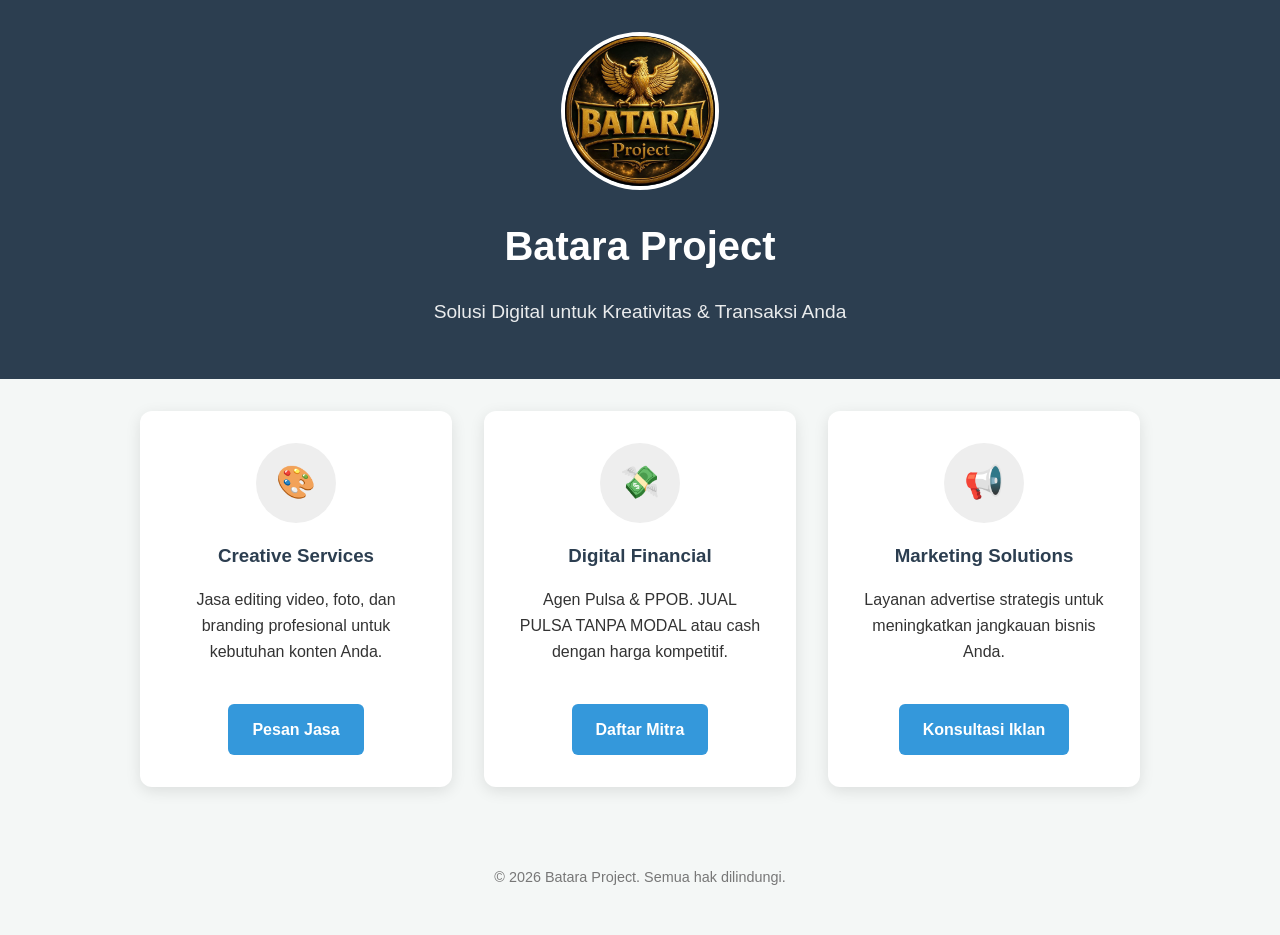
==== index.html @ 8db5a622 "Update title and styles in index.html" ====
<!DOCTYPE html>
<html lang="id">
<head>
    <meta charset="UTF-8">
    <meta name="viewport" content="width=device-width, initial-scale=1.0">
    <title>Batara Project | Solusi Digital Terpadu</title>
    <style>
        :root {
            --primary-color: #2c3e50;
            --accent-color: #3498db;
            --bg-color: #f4f7f6;
            --text-color: #333;
            --white: #ffffff;
        }
        body {
            font-family: 'Segoe UI', Roboto, Helvetica, Arial, sans-serif;
            margin: 0;
            padding: 0;
            background-color: var(--bg-color);
            color: var(--text-color);
            line-height: 1.6;
        }
        header {
            background-color: var(--primary-color);
            color: var(--white);
            padding: 2rem 1rem;
            text-align: center;
        }
        header img {
            width: 150px;
            height: 150px;
            border-radius: 50%;
            border: 4px solid var(--white);
            margin-bottom: 1rem;
        }
        header h1 { margin: 0; font-size: 2.5rem; }
        header p { font-size: 1.2rem; opacity: 0.9; }
        
        .container {
            max-width: 1000px;
            margin: 2rem auto;
            padding: 0 1rem;
            display: grid;
            grid-template-columns: repeat(auto-fit, minmax(300px, 1fr));
            gap: 2rem;
        }
        .card {
            background: var(--white);
            padding: 2rem;
            border-radius: 12px;
            box-shadow: 0 4px 15px rgba(0,0,0,0.1);
            text-align: center;
            transition: transform 0.3s ease;
        }
        .card:hover { transform: translateY(-10px); }
        .card .icon-placeholder { 
            width: 80px; 
            height: 80px; 
            background: #eee; 
            margin: 0 auto 1rem; 
            border-radius: 50%;
            display: flex;
            align-items: center;
            justify-content: center;
            font-size: 2rem;
        }
        .card h3 { color: var(--primary-color); margin-bottom: 1rem; }
        .btn {
            display: inline-block;
            margin-top: 1.5rem;
            padding: 0.8rem 1.5rem;
            background-color: var(--accent-color);
            color: var(--white);
            text-decoration: none;
            border-radius: 6px;
            font-weight: bold;
            transition: background 0.3s;
        }
        .btn:hover { background-color: #2980b9; }
        footer { text-align: center; padding: 2rem; font-size: 0.9rem; color: #777; }
    </style>
</head>
<body>
    <header>
        <img src="FB_IMG_1782488065252.jpg" alt="Logo Batara Project">
        <h1>Batara Project</h1>
        <p>Solusi Digital untuk Kreativitas & Transaksi Anda</p>
    </header>

    <main class="container">
        <!-- Creative Services -->
        <div class="card">
            <div class="icon-placeholder">🎨</div>
            <h3>Creative Services</h3>
            <p>Jasa editing video, foto, dan branding profesional untuk kebutuhan konten Anda.</p>
            <a href="https://wa.me/6285724159878?text=Hai%2C%20saya%20berminat%20dengan%20Jasa%20Creative%20Services%20Batara%20Project" class="btn">Pesan Jasa</a>
        </div>

        <!-- Digital Financial -->
        <div class="card">
            <div class="icon-placeholder">💸</div>
            <h3>Digital Financial</h3>
            <p>Agen Pulsa & PPOB. JUAL PULSA TANPA MODAL atau cash dengan harga kompetitif.</p>
            <a href="https://wa.me/6285724159878?text=Hai%2C%20saya%20berminat%20registrasi%20aplikasi%20jualan%20Pulsa%20dan%20PPOB" class="btn">Daftar Mitra</a>
        </div>

        <!-- Marketing Solutions -->
        <div class="card">
            <div class="icon-placeholder">📢</div>
            <h3>Marketing Solutions</h3>
            <p>Layanan advertise strategis untuk meningkatkan jangkauan bisnis Anda.</p>
            <a href="https://wa.me/6285724159878?text=Hai%2C%20saya%20berminat%20dengan%20layanan%20Marketing%20Advertise%20Batara%20Project" class="btn">Konsultasi Iklan</a>
        </div>
    </main>

    <footer>
        <p>&copy; 2026 Batara Project. Semua hak dilindungi.</p>
    </footer>
</body>
</html>
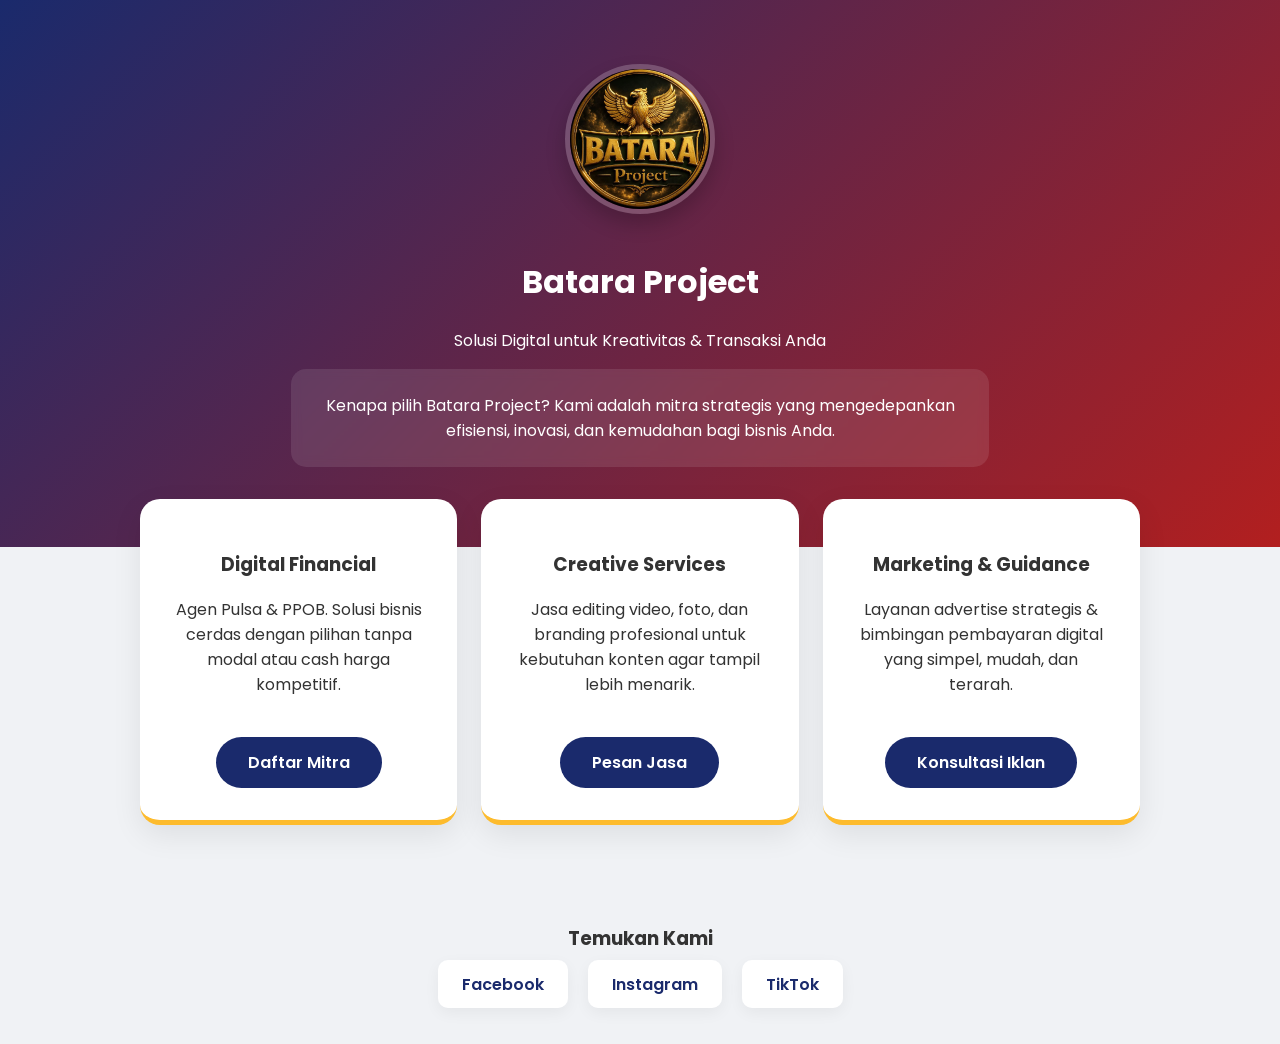
==== commit 60c64a98: "Update index.html" ====
--- a/index.html
+++ b/index.html
@@ -4,117 +4,83 @@
     <meta charset="UTF-8">
     <meta name="viewport" content="width=device-width, initial-scale=1.0">
     <title>Batara Project | Solusi Digital Terpadu</title>
+    <!-- Menggunakan Font Modern -->
+    <link href="https://fonts.googleapis.com/css2?family=Poppins:wght@300;400;600&display=swap" rel="stylesheet">
     <style>
         :root {
-            --primary-color: #2c3e50;
-            --accent-color: #3498db;
-            --bg-color: #f4f7f6;
-            --text-color: #333;
-            --white: #ffffff;
+            --primary: #1a2a6c;
+            --secondary: #b21f1f;
+            --accent: #fdbb2d;
+            --text: #333;
         }
-        body {
-            font-family: 'Segoe UI', Roboto, Helvetica, Arial, sans-serif;
-            margin: 0;
-            padding: 0;
-            background-color: var(--bg-color);
-            color: var(--text-color);
-            line-height: 1.6;
+        body { font-family: 'Poppins', sans-serif; margin: 0; background: #f0f2f5; color: var(--text); }
+        
+        header { 
+            background: linear-gradient(135deg, var(--primary), var(--secondary)); 
+            color: white; padding: 4rem 1rem; text-align: center; 
         }
-        header {
-            background-color: var(--primary-color);
-            color: var(--white);
-            padding: 2rem 1rem;
-            text-align: center;
+        header img { 
+            width: 140px; height: 140px; border-radius: 50%; 
+            border: 5px solid rgba(255,255,255,0.2); margin-bottom: 1rem;
+            box-shadow: 0 10px 20px rgba(0,0,0,0.2); 
         }
-        header img {
-            width: 150px;
-            height: 150px;
-            border-radius: 50%;
-            border: 4px solid var(--white);
-            margin-bottom: 1rem;
+        .bio { max-width: 650px; margin: 1rem auto; background: rgba(255,255,255,0.1); padding: 1.5rem; border-radius: 15px; backdrop-filter: blur(5px); }
+
+        .container { max-width: 1000px; margin: -3rem auto 2rem; padding: 0 1rem; display: grid; grid-template-columns: repeat(auto-fit, minmax(300px, 1fr)); gap: 1.5rem; }
+        
+        .card { 
+            background: white; padding: 2rem; border-radius: 20px; 
+            box-shadow: 0 10px 30px rgba(0,0,0,0.08); text-align: center;
+            transition: 0.4s; border-bottom: 5px solid var(--accent);
         }
-        header h1 { margin: 0; font-size: 2.5rem; }
-        header p { font-size: 1.2rem; opacity: 0.9; }
+        .card:hover { transform: translateY(-15px); box-shadow: 0 20px 40px rgba(0,0,0,0.15); }
         
-        .container {
-            max-width: 1000px;
-            margin: 2rem auto;
-            padding: 0 1rem;
-            display: grid;
-            grid-template-columns: repeat(auto-fit, minmax(300px, 1fr));
-            gap: 2rem;
+        .btn { 
+            display: inline-block; margin-top: 1.5rem; padding: 0.8rem 2rem; 
+            background: var(--primary); color: white; text-decoration: none; 
+            border-radius: 50px; font-weight: 600; transition: 0.3s; 
         }
-        .card {
-            background: var(--white);
-            padding: 2rem;
-            border-radius: 12px;
-            box-shadow: 0 4px 15px rgba(0,0,0,0.1);
-            text-align: center;
-            transition: transform 0.3s ease;
+        .btn:hover { background: var(--secondary); transform: scale(1.05); }
+
+        .social-section { text-align: center; padding: 3rem; }
+        .social-btn { 
+            margin: 0.5rem; padding: 0.8rem 1.5rem; background: white; 
+            border-radius: 10px; text-decoration: none; color: var(--primary);
+            font-weight: 600; box-shadow: 0 5px 15px rgba(0,0,0,0.05);
         }
-        .card:hover { transform: translateY(-10px); }
-        .card .icon-placeholder { 
-            width: 80px; 
-            height: 80px; 
-            background: #eee; 
-            margin: 0 auto 1rem; 
-            border-radius: 50%;
-            display: flex;
-            align-items: center;
-            justify-content: center;
-            font-size: 2rem;
-        }
-        .card h3 { color: var(--primary-color); margin-bottom: 1rem; }
-        .btn {
-            display: inline-block;
-            margin-top: 1.5rem;
-            padding: 0.8rem 1.5rem;
-            background-color: var(--accent-color);
-            color: var(--white);
-            text-decoration: none;
-            border-radius: 6px;
-            font-weight: bold;
-            transition: background 0.3s;
-        }
-        .btn:hover { background-color: #2980b9; }
-        footer { text-align: center; padding: 2rem; font-size: 0.9rem; color: #777; }
     </style>
 </head>
 <body>
     <header>
-        <img src="FB_IMG_1782488065252.jpg" alt="Logo Batara Project">
+        <img src="FB_IMG_1782488065252.jpg" alt="Logo">
         <h1>Batara Project</h1>
         <p>Solusi Digital untuk Kreativitas & Transaksi Anda</p>
+        <div class="bio">Kenapa pilih Batara Project? Kami adalah mitra strategis yang mengedepankan efisiensi, inovasi, dan kemudahan bagi bisnis Anda.</div>
     </header>
 
     <main class="container">
-        <!-- Creative Services -->
         <div class="card">
-            <div class="icon-placeholder">🎨</div>
+            <h3>Digital Financial</h3>
+            <p>Agen Pulsa & PPOB. Solusi bisnis cerdas dengan pilihan tanpa modal atau cash harga kompetitif.</p>
+            <a href="https://wa.me/6285724159878?text=Hai%2C%20saya%20berminat%20registrasi%20aplikasi%20jualan%20Pulsa%20dan%20PPOB" class="btn">Daftar Mitra</a>
+        </div>
+        <div class="card">
             <h3>Creative Services</h3>
-            <p>Jasa editing video, foto, dan branding profesional untuk kebutuhan konten Anda.</p>
+            <p>Jasa editing video, foto, dan branding profesional untuk kebutuhan konten agar tampil lebih menarik.</p>
             <a href="https://wa.me/6285724159878?text=Hai%2C%20saya%20berminat%20dengan%20Jasa%20Creative%20Services%20Batara%20Project" class="btn">Pesan Jasa</a>
         </div>
-
-        <!-- Digital Financial -->
         <div class="card">
-            <div class="icon-placeholder">💸</div>
-            <h3>Digital Financial</h3>
-            <p>Agen Pulsa & PPOB. JUAL PULSA TANPA MODAL atau cash dengan harga kompetitif.</p>
-            <a href="https://wa.me/6285724159878?text=Hai%2C%20saya%20berminat%20registrasi%20aplikasi%20jualan%20Pulsa%20dan%20PPOB" class="btn">Daftar Mitra</a>
-        </div>
-
-        <!-- Marketing Solutions -->
-        <div class="card">
-            <div class="icon-placeholder">📢</div>
-            <h3>Marketing Solutions</h3>
-            <p>Layanan advertise strategis untuk meningkatkan jangkauan bisnis Anda.</p>
-            <a href="https://wa.me/6285724159878?text=Hai%2C%20saya%20berminat%20dengan%20layanan%20Marketing%20Advertise%20Batara%20Project" class="btn">Konsultasi Iklan</a>
+            <h3>Marketing & Guidance</h3>
+            <p>Layanan advertise strategis & bimbingan pembayaran digital yang simpel, mudah, dan terarah.</p>
+            <a href="https://wa.me/6285724159878?text=Hai%2C%20saya%20berminat%20dengan%20layanan%20Marketing%20dan%20Bimbingan%20Pembayaran%20Digital%20Batara%20Project" class="btn">Konsultasi Iklan</a>
         </div>
     </main>
 
-    <footer>
-        <p>&copy; 2026 Batara Project. Semua hak dilindungi.</p>
-    </footer>
+    <section class="social-section">
+        <h3>Temukan Kami</h3>
+        <a href="#" class="social-btn">Facebook</a>
+        <a href="#" class="social-btn">Instagram</a>
+        <a href="#" class="social-btn">TikTok</a>
+    </section>
 </body>
 </html>
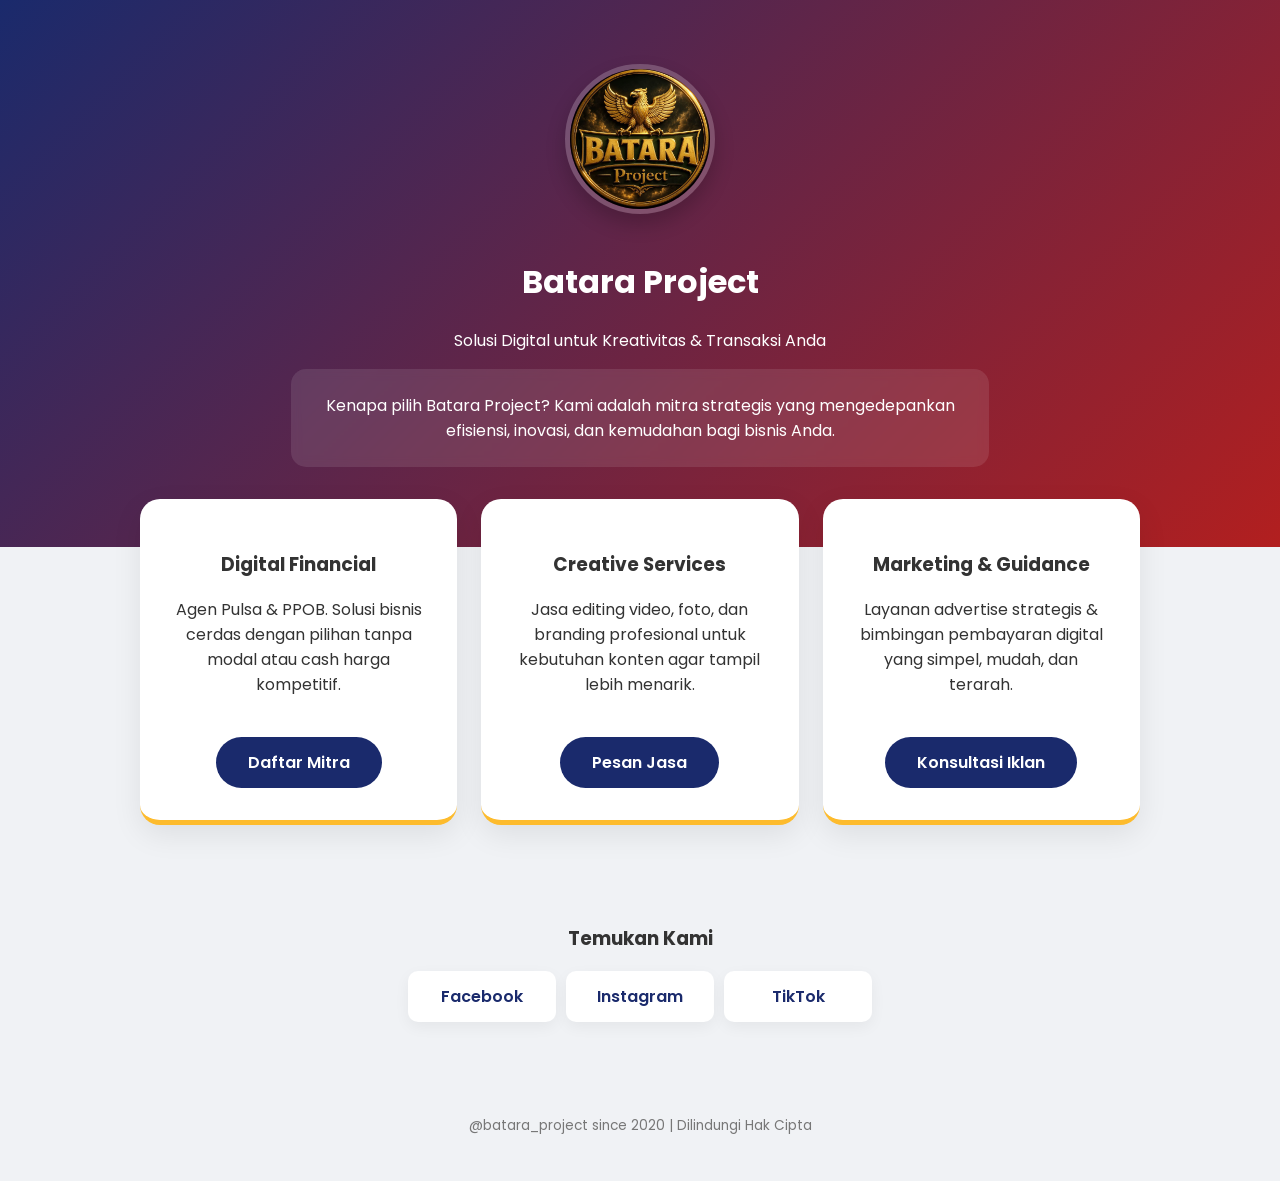
==== commit a9172dc1: "Refactor index.html for clarity and layout Updated comments and improved layout for social links." ====
--- a/index.html
+++ b/index.html
@@ -4,7 +4,7 @@
     <meta charset="UTF-8">
     <meta name="viewport" content="width=device-width, initial-scale=1.0">
     <title>Batara Project | Solusi Digital Terpadu</title>
-    <!-- Menggunakan Font Modern -->
+    <!-- Font Poppins untuk kesan modern -->
     <link href="https://fonts.googleapis.com/css2?family=Poppins:wght@300;400;600&display=swap" rel="stylesheet">
     <style>
         :root {
@@ -42,17 +42,22 @@
         }
         .btn:hover { background: var(--secondary); transform: scale(1.05); }
 
-        .social-section { text-align: center; padding: 3rem; }
+        .social-section { text-align: center; padding: 3rem 1rem; }
+        .social-links { 
+            display: flex; justify-content: center; gap: 10px; margin-top: 1rem; flex-wrap: wrap; 
+        }
         .social-btn { 
-            margin: 0.5rem; padding: 0.8rem 1.5rem; background: white; 
+            padding: 0.8rem 1.5rem; background: white; 
             border-radius: 10px; text-decoration: none; color: var(--primary);
             font-weight: 600; box-shadow: 0 5px 15px rgba(0,0,0,0.05);
+            min-width: 100px;
         }
+        footer { text-align: center; padding: 2rem; color: #777; font-size: 0.85rem; }
     </style>
 </head>
 <body>
     <header>
-        <img src="FB_IMG_1782488065252.jpg" alt="Logo">
+        <img src="FB_IMG_1782488065252.jpg" alt="Logo Batara Project">
         <h1>Batara Project</h1>
         <p>Solusi Digital untuk Kreativitas & Transaksi Anda</p>
         <div class="bio">Kenapa pilih Batara Project? Kami adalah mitra strategis yang mengedepankan efisiensi, inovasi, dan kemudahan bagi bisnis Anda.</div>
@@ -78,9 +83,15 @@
 
     <section class="social-section">
         <h3>Temukan Kami</h3>
-        <a href="#" class="social-btn">Facebook</a>
-        <a href="#" class="social-btn">Instagram</a>
-        <a href="#" class="social-btn">TikTok</a>
+        <div class="social-links">
+            <a href="#" class="social-btn">Facebook</a>
+            <a href="#" class="social-btn">Instagram</a>
+            <a href="#" class="social-btn">TikTok</a>
+        </div>
     </section>
+
+    <footer>
+        <p>@batara_project since 2020 | Dilindungi Hak Cipta</p>
+    </footer>
 </body>
 </html>
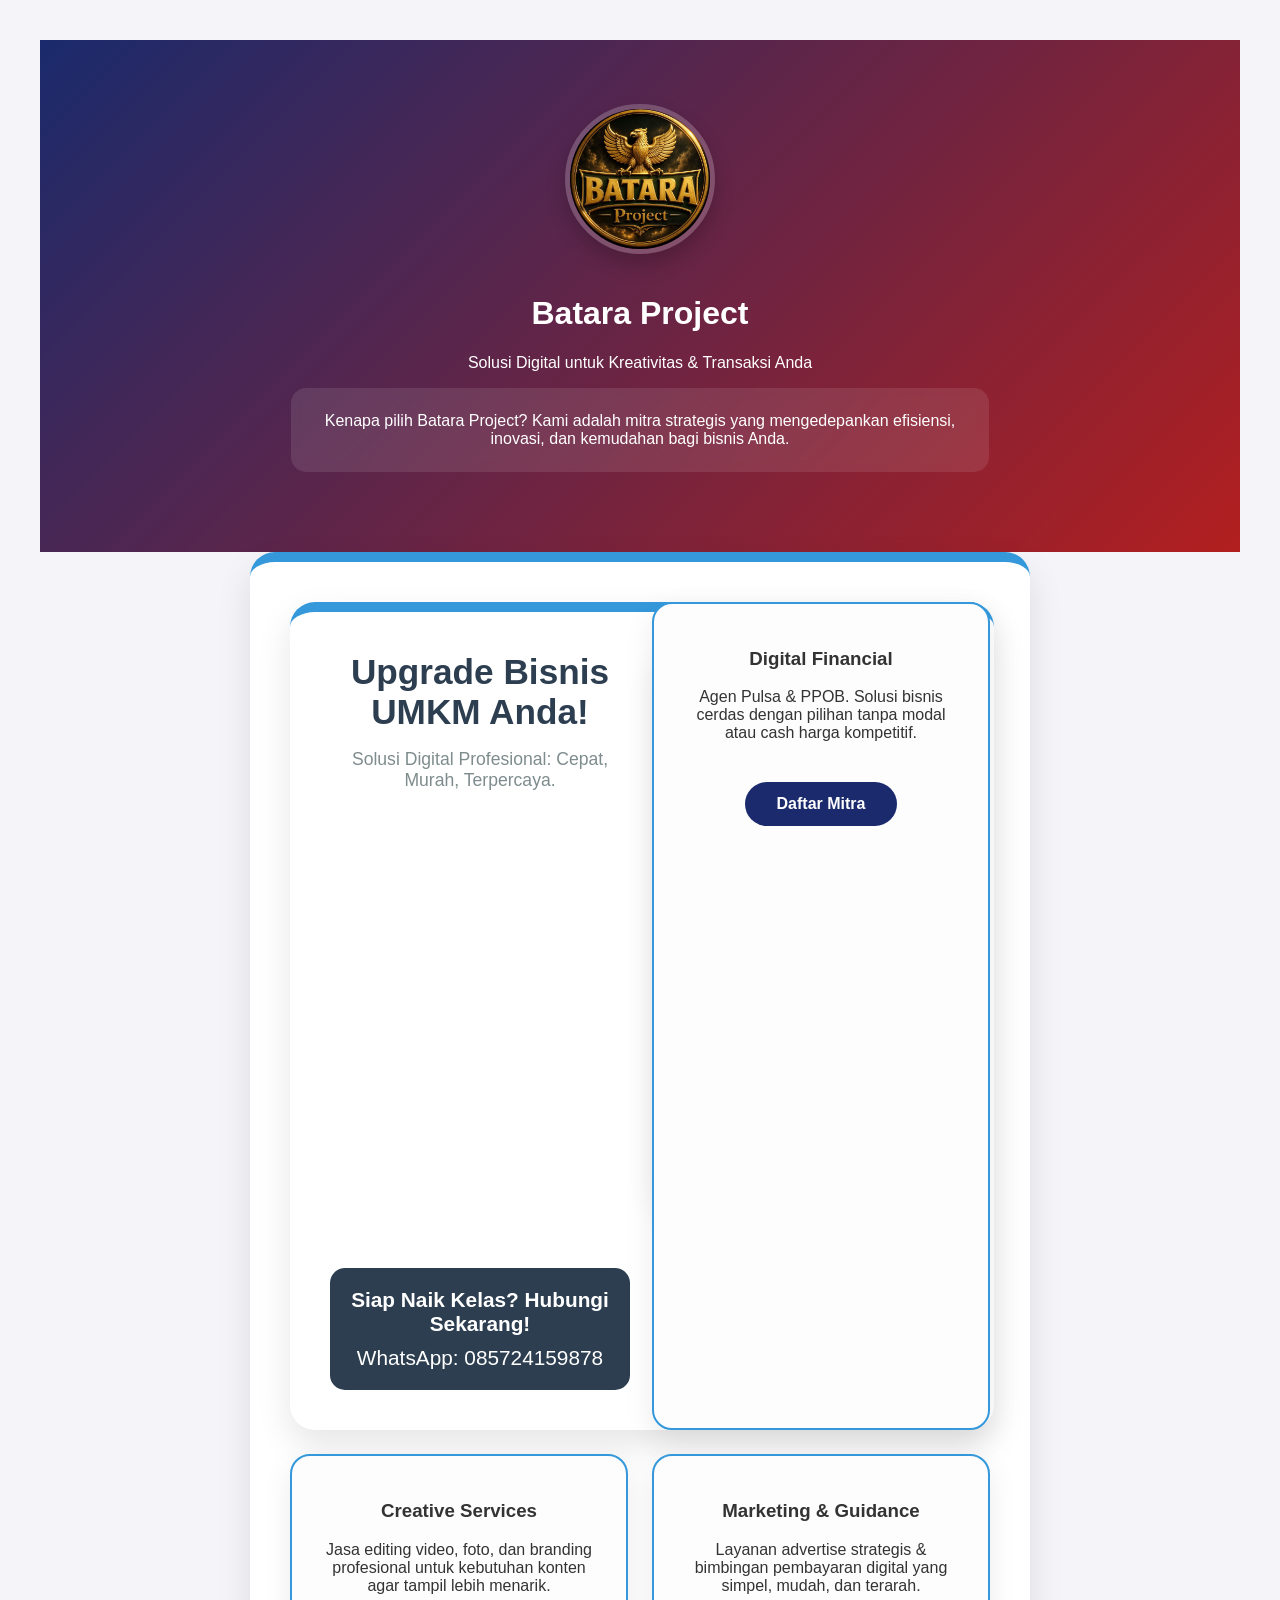
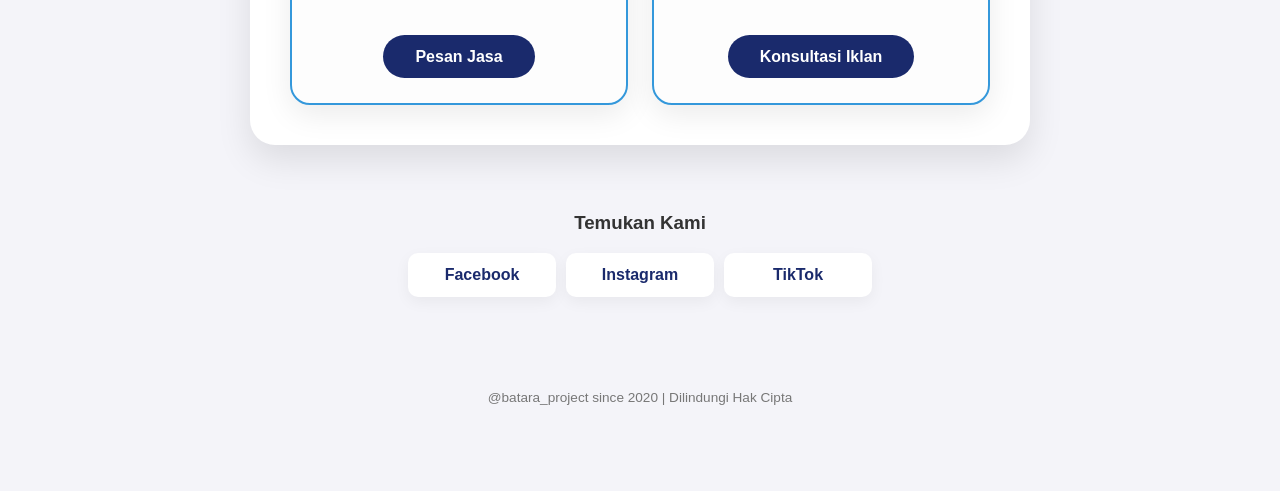
==== commit 8220e723: "Add structure and styles to index.html" ====
--- a/index.html
+++ b/index.html
@@ -64,6 +64,64 @@
     </header>
 
     <main class="container">
+        <!DOCTYPE html>
+<html lang="id">
+<head>
+    <meta charset="UTF-8">
+    <style>
+        body { font-family: 'Segoe UI', Arial, sans-serif; margin: 0; padding: 40px; background-color: #f4f4f9; color: #333; }
+        .container { max-width: 700px; margin: 0 auto; background: white; padding: 40px; border-radius: 25px; box-shadow: 0 15px 35px rgba(0,0,0,0.1); border-top: 10px solid #3498db; }
+        .header { text-align: center; margin-bottom: 40px; }
+        .header h1 { color: #2c3e50; font-size: 2.2em; margin: 0; }
+        .header p { color: #7f8c8d; font-size: 1.1em; }
+        .flex-container { display: flex; gap: 20px; }
+        .card { flex: 1; border: 2px solid #3498db; padding: 25px; border-radius: 20px; background: #fdfdfd; transition: 0.3s; }
+        .card:hover { transform: translateY(-5px); box-shadow: 0 5px 15px rgba(0,0,0,0.1); }
+        .card h2 { color: #2980b9; margin-top: 0; font-size: 1.4em; }
+        .price { font-size: 1.6em; font-weight: bold; color: #e67e22; margin: 15px 0; }
+        .card ul { padding-left: 20px; margin: 0; }
+        .card li { margin-bottom: 10px; list-style-type: '✔ '; font-size: 0.95em; }
+        .cta { text-align: center; margin-top: 40px; background: #2c3e50; color: white; padding: 20px; border-radius: 15px; }
+        .cta h2 { margin: 0; font-size: 1.3em; }
+    </style>
+</head>
+<body>
+    <div class="container">
+        <div class="header">
+            <h1>Upgrade Bisnis UMKM Anda!</h1>
+            <p>Solusi Digital Profesional: Cepat, Murah, Terpercaya.</p>
+        </div>
+        
+        <div class="flex-container">
+            <div class="card">
+                <h2>Paket Starter</h2>
+                <div class="price">Rp 50.000</div>
+                <ul>
+                    <li>Desain Logo Minimalis</li>
+                    <li>Desain QRIS Siap Cetak</li>
+                    <li>Daftar Google Maps</li>
+                </ul>
+            </div>
+            <div class="card" style="border-color: #e67e22;">
+                <h2 style="color: #e67e22;">Paket Digital Ready</h2>
+                <div class="price">Rp 100.000</div>
+                <ul>
+                    <li>Semua Isi Paket Starter</li>
+                    <li>Kartu Menu Digital (PDF)</li>
+                    <li>File brosur untuk status WhatsApp</li>
+                    <li>Free Konsultasi dan video branding produk anda</li>
+                </ul>
+            </div>
+        </div>
+        
+        <div class="cta">
+            <h2>Siap Naik Kelas? Hubungi Sekarang!</h2>
+            <p style="font-size: 1.3em; margin: 10px 0 0 0;">WhatsApp: 085724159878</p>
+        </div>
+    </div>
+</body>
+                </html>
+                
         <div class="card">
             <h3>Digital Financial</h3>
             <p>Agen Pulsa & PPOB. Solusi bisnis cerdas dengan pilihan tanpa modal atau cash harga kompetitif.</p>
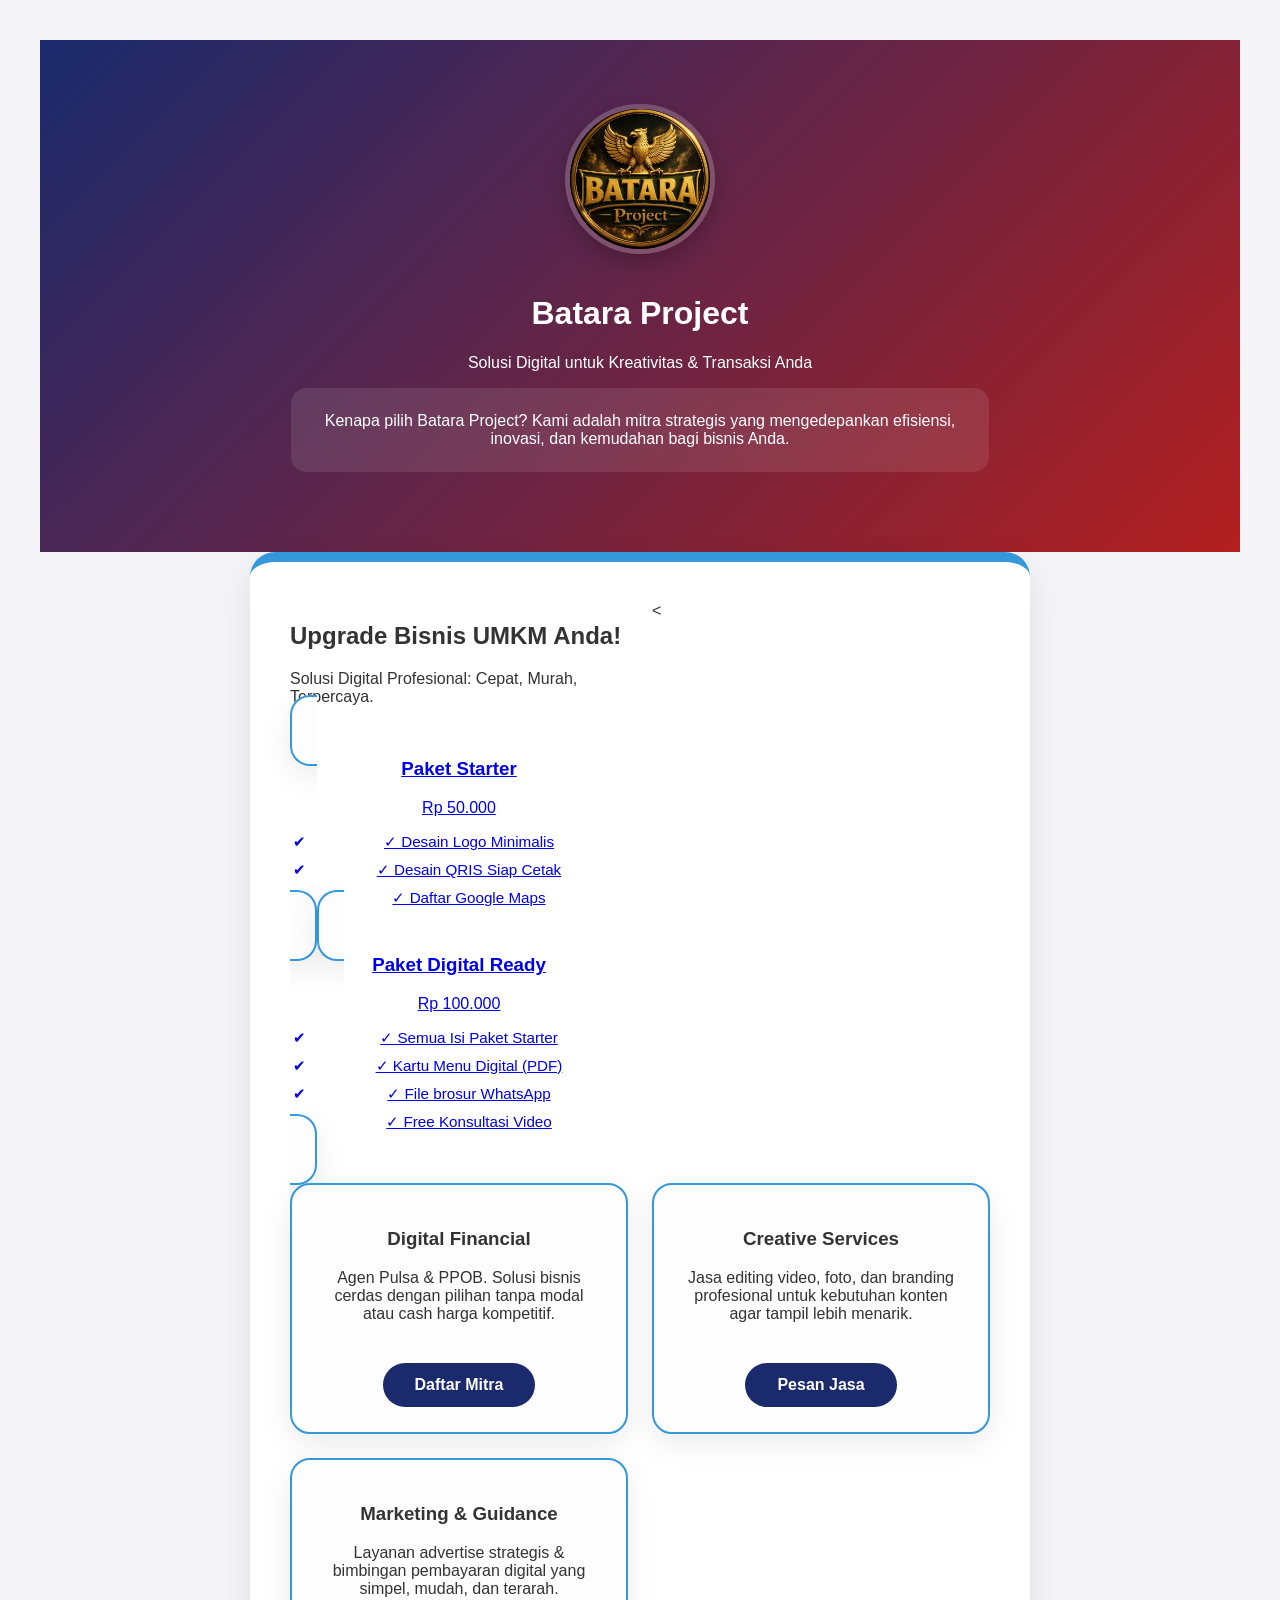
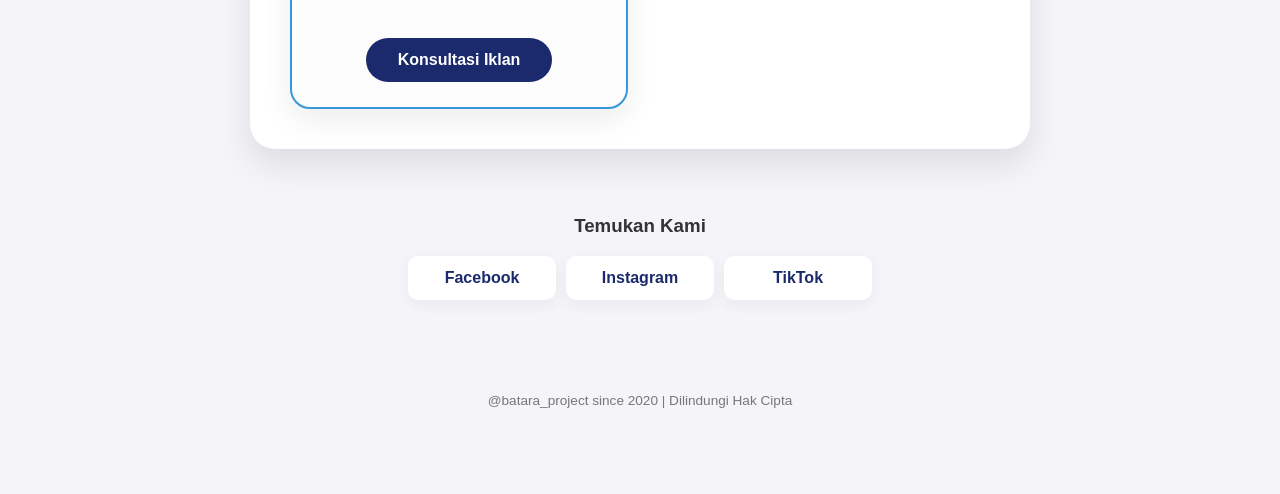
==== commit 91d54654: "Update index.html" ====
--- a/index.html
+++ b/index.html
@@ -86,41 +86,37 @@
     </style>
 </head>
 <body>
-    <div class="container">
-        <div class="header">
-            <h1>Upgrade Bisnis UMKM Anda!</h1>
-            <p>Solusi Digital Profesional: Cepat, Murah, Terpercaya.</p>
-        </div>
-        
-        <div class="flex-container">
-            <div class="card">
-                <h2>Paket Starter</h2>
-                <div class="price">Rp 50.000</div>
-                <ul>
-                    <li>Desain Logo Minimalis</li>
-                    <li>Desain QRIS Siap Cetak</li>
-                    <li>Daftar Google Maps</li>
-                </ul>
-            </div>
-            <div class="card" style="border-color: #e67e22;">
-                <h2 style="color: #e67e22;">Paket Digital Ready</h2>
-                <div class="price">Rp 100.000</div>
-                <ul>
-                    <li>Semua Isi Paket Starter</li>
-                    <li>Kartu Menu Digital (PDF)</li>
-                    <li>File brosur untuk status WhatsApp</li>
-                    <li>Free Konsultasi dan video branding produk anda</li>
-                </ul>
-            </div>
-        </div>
-        
-        <div class="cta">
-            <h2>Siap Naik Kelas? Hubungi Sekarang!</h2>
-            <p style="font-size: 1.3em; margin: 10px 0 0 0;">WhatsApp: 085724159878</p>
-        </div>
+    <section class="upgrade-section">
+    <h2>Upgrade Bisnis UMKM Anda!</h2>
+    <p>Solusi Digital Profesional: Cepat, Murah, Terpercaya.</p>
+
+    <div class="paket-container">
+        <!-- Paket Starter -->
+        <a href="https://wa.me/6285724159878?text=Halo%20Batara%20Project,%20saya%20ingin%20pesan%20Paket%20Starter" class="card paket-starter">
+            <h3>Paket Starter</h3>
+            <p class="harga">Rp 50.000</p>
+            <ul>
+                <li>✓ Desain Logo Minimalis</li>
+                <li>✓ Desain QRIS Siap Cetak</li>
+                <li>✓ Daftar Google Maps</li>
+            </ul>
+        </a>
+
+        <!-- Paket Digital Ready -->
+        <a href="https://wa.me/6285724159878?text=Halo%20Batara%20Project,%20saya%20ingin%20pesan%20Paket%20Digital%20Ready" class="card paket-digital">
+            <h3>Paket Digital Ready</h3>
+            <p class="harga">Rp 100.000</p>
+            <ul>
+                <li>✓ Semua Isi Paket Starter</li>
+                <li>✓ Kartu Menu Digital (PDF)</li>
+                <li>✓ File brosur WhatsApp</li>
+                <li>✓ Free Konsultasi Video</li>
+            </ul>
+        </a>
     </div>
-</body>
-                </html>
+    </section>
+    
+        <
                 
         <div class="card">
             <h3>Digital Financial</h3>
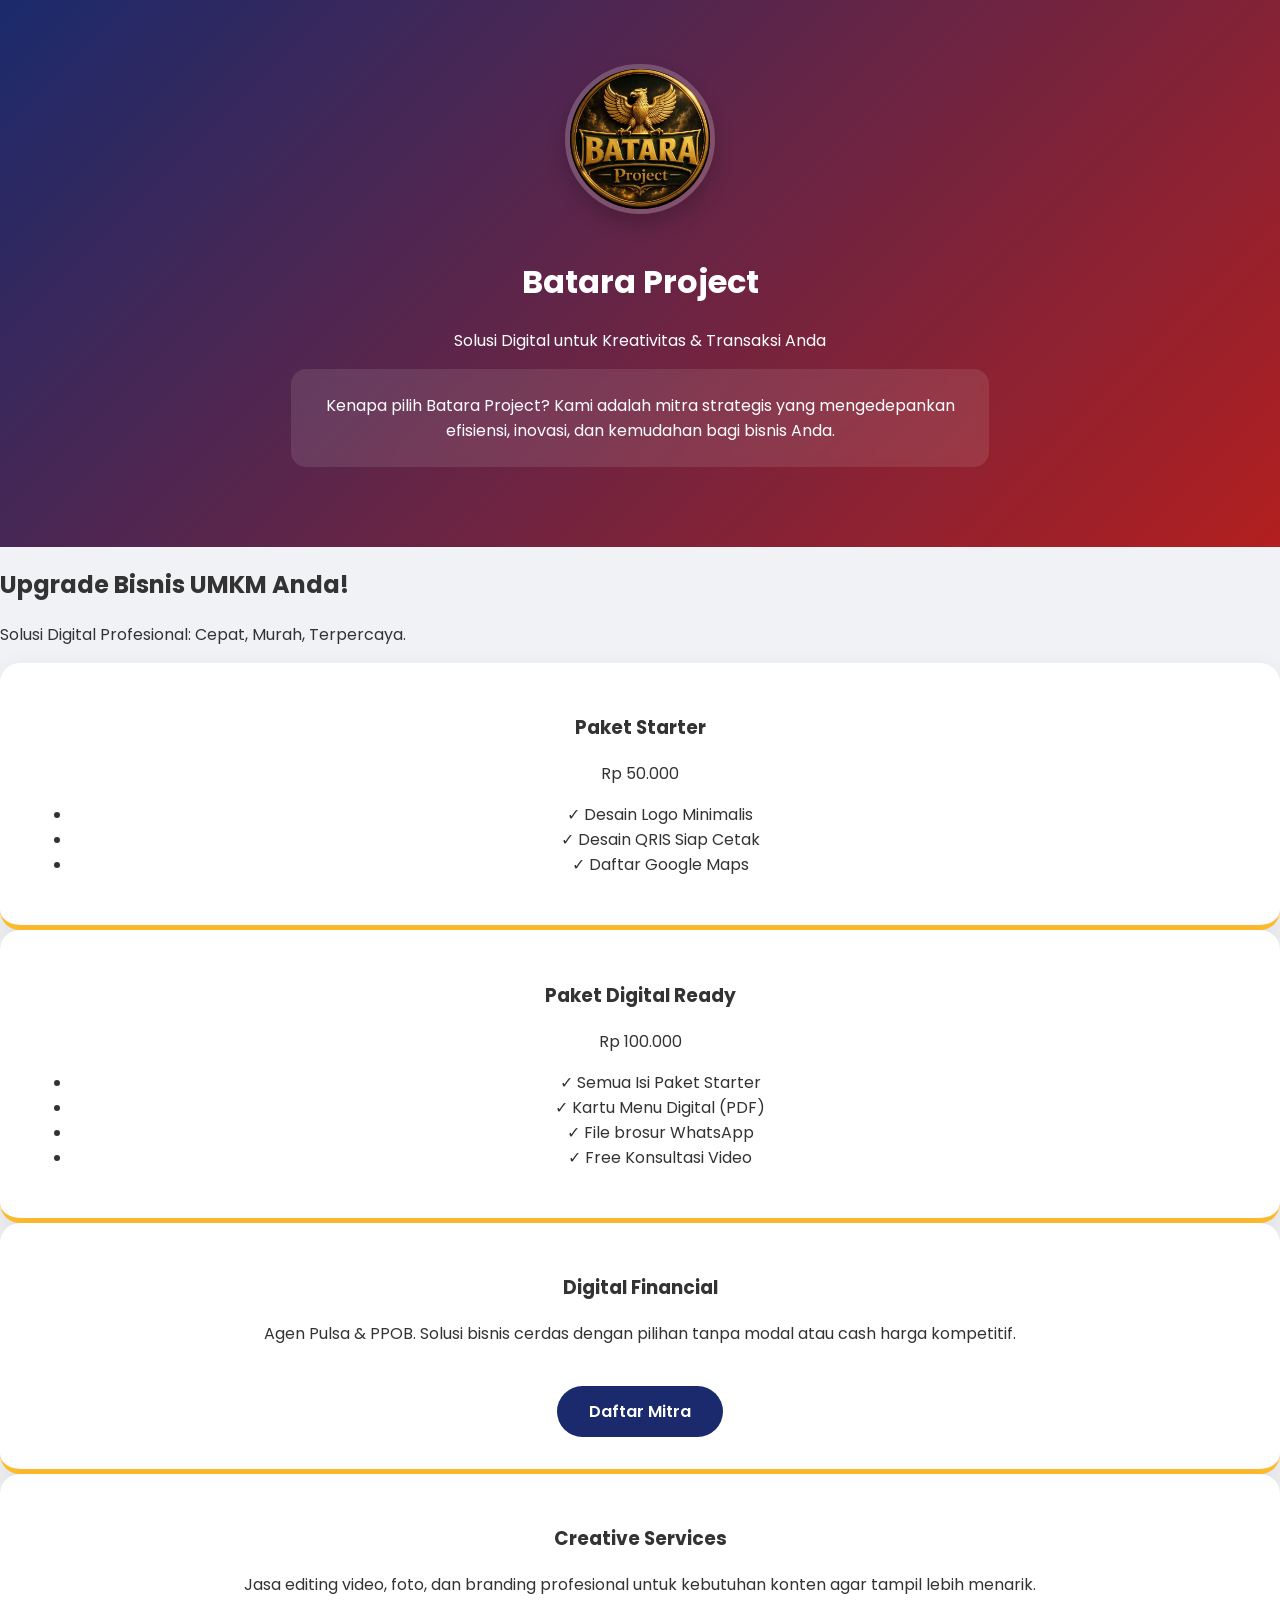
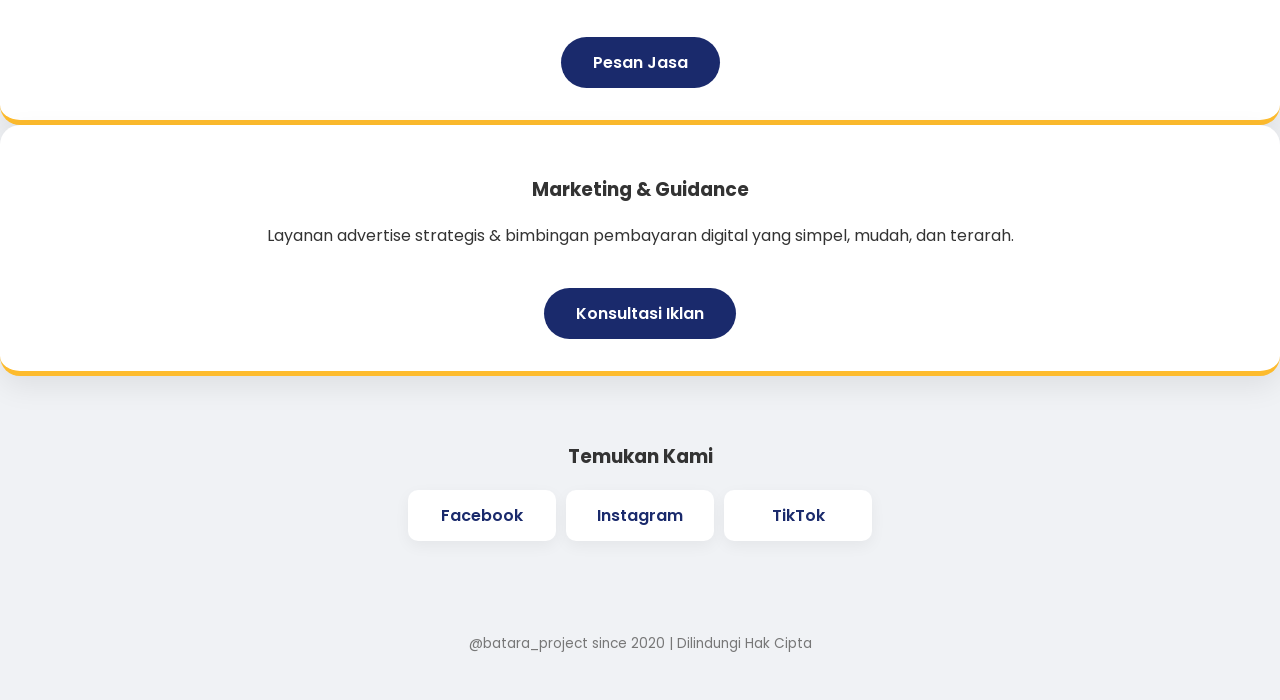
==== commit b65c1266: "Update index.html" ====
--- a/index.html
+++ b/index.html
@@ -63,60 +63,49 @@
         <div class="bio">Kenapa pilih Batara Project? Kami adalah mitra strategis yang mengedepankan efisiensi, inovasi, dan kemudahan bagi bisnis Anda.</div>
     </header>
 
-    <main class="container">
-        <!DOCTYPE html>
+    <!DOCTYPE html>
 <html lang="id">
 <head>
     <meta charset="UTF-8">
-    <style>
-        body { font-family: 'Segoe UI', Arial, sans-serif; margin: 0; padding: 40px; background-color: #f4f4f9; color: #333; }
-        .container { max-width: 700px; margin: 0 auto; background: white; padding: 40px; border-radius: 25px; box-shadow: 0 15px 35px rgba(0,0,0,0.1); border-top: 10px solid #3498db; }
-        .header { text-align: center; margin-bottom: 40px; }
-        .header h1 { color: #2c3e50; font-size: 2.2em; margin: 0; }
-        .header p { color: #7f8c8d; font-size: 1.1em; }
-        .flex-container { display: flex; gap: 20px; }
-        .card { flex: 1; border: 2px solid #3498db; padding: 25px; border-radius: 20px; background: #fdfdfd; transition: 0.3s; }
-        .card:hover { transform: translateY(-5px); box-shadow: 0 5px 15px rgba(0,0,0,0.1); }
-        .card h2 { color: #2980b9; margin-top: 0; font-size: 1.4em; }
-        .price { font-size: 1.6em; font-weight: bold; color: #e67e22; margin: 15px 0; }
-        .card ul { padding-left: 20px; margin: 0; }
-        .card li { margin-bottom: 10px; list-style-type: '✔ '; font-size: 0.95em; }
-        .cta { text-align: center; margin-top: 40px; background: #2c3e50; color: white; padding: 20px; border-radius: 15px; }
-        .cta h2 { margin: 0; font-size: 1.3em; }
-    </style>
+    <meta name="viewport" content="width=device-width, initial-scale=1.0">
+    <title>Batara Project</title>
+    <link rel="stylesheet" href="style.css">
 </head>
 <body>
+
     <section class="upgrade-section">
-    <h2>Upgrade Bisnis UMKM Anda!</h2>
-    <p>Solusi Digital Profesional: Cepat, Murah, Terpercaya.</p>
+        <h1>Upgrade Bisnis UMKM Anda!</h1>
+        <p>Solusi Digital Profesional: Cepat, Murah, Terpercaya.</p>
 
-    <div class="paket-container">
-        <!-- Paket Starter -->
-        <a href="https://wa.me/6285724159878?text=Halo%20Batara%20Project,%20saya%20ingin%20pesan%20Paket%20Starter" class="card paket-starter">
-            <h3>Paket Starter</h3>
-            <p class="harga">Rp 50.000</p>
-            <ul>
-                <li>✓ Desain Logo Minimalis</li>
-                <li>✓ Desain QRIS Siap Cetak</li>
-                <li>✓ Daftar Google Maps</li>
-            </ul>
-        </a>
+        <div class="paket-container">
+            <!-- Paket Starter -->
+            <a href="https://wa.me/6285724159878?text=Halo%20Batara%20Project,%20saya%20ingin%20pesan%20Paket%20Starter" class="card paket-starter">
+                <h3>Paket Starter</h3>
+                <p class="harga">Rp 50.000</p>
+                <ul>
+                    <li>✓ Desain Logo Minimalis</li>
+                    <li>✓ Desain QRIS Siap Cetak</li>
+                    <li>✓ Daftar Google Maps</li>
+                </ul>
+            </a>
 
-        <!-- Paket Digital Ready -->
-        <a href="https://wa.me/6285724159878?text=Halo%20Batara%20Project,%20saya%20ingin%20pesan%20Paket%20Digital%20Ready" class="card paket-digital">
-            <h3>Paket Digital Ready</h3>
-            <p class="harga">Rp 100.000</p>
-            <ul>
-                <li>✓ Semua Isi Paket Starter</li>
-                <li>✓ Kartu Menu Digital (PDF)</li>
-                <li>✓ File brosur WhatsApp</li>
-                <li>✓ Free Konsultasi Video</li>
-            </ul>
-        </a>
-    </div>
+            <!-- Paket Digital Ready -->
+            <a href="https://wa.me/6285724159878?text=Halo%20Batara%20Project,%20saya%20ingin%20pesan%20Paket%20Digital%20Ready" class="card paket-digital">
+                <h3>Paket Digital Ready</h3>
+                <p class="harga">Rp 100.000</p>
+                <ul>
+                    <li>✓ Semua Isi Paket Starter</li>
+                    <li>✓ Kartu Menu Digital (PDF)</li>
+                    <li>✓ File brosur WhatsApp</li>
+                    <li>✓ Free Konsultasi Video</li>
+                </ul>
+            </a>
+        </div>
     </section>
+
+</body>
+</html>
     
-        <
                 
         <div class="card">
             <h3>Digital Financial</h3>
--- a/style.css
+++ b/style.css
@@ -0,0 +1,57 @@
+/* BATARA PROJECT */
+.card{
+    display:block;
+    text-decoration:none;
+    color:inherit;
+}
+.card{
+    display:block;
+    text-decoration:none;
+    color:inherit;
+}
+
+.produk-header{
+    display:flex;
+    align-items:center;
+    gap:15px;
+    margin-bottom:15px;
+}
+
+.produk-logo{
+    width:70px !important;
+    height:70px !important;
+    max-width:70px !important;
+    max-height:70px !important;
+    object-fit:contain;
+    flex-shrink:0;
+}
+
+.produk-header img{
+    width:70px !important;
+    height:70px !important;
+    max-width:70px !important;
+    max-height:70px !important;
+}
+
+.produk-header h3{
+    margin:0;
+}
+@media (max-width: 600px) {
+  /* Mengatur lebar container agar tidak melampaui layar */
+  .container, .card {
+    width: 90% !important;
+    margin: 0 auto !important;
+    padding: 10px !important;
+  }
+
+  /* Mengecilkan ukuran tulisan pada HP */
+  h2, h3 {
+    font-size: 1.2rem !important;
+  }
+
+  /* Mengatur agar kotak paket lebih ramping */
+  .paket {
+    width: 100% !important;
+    font-size: 0.9rem !important;
+  }
+}
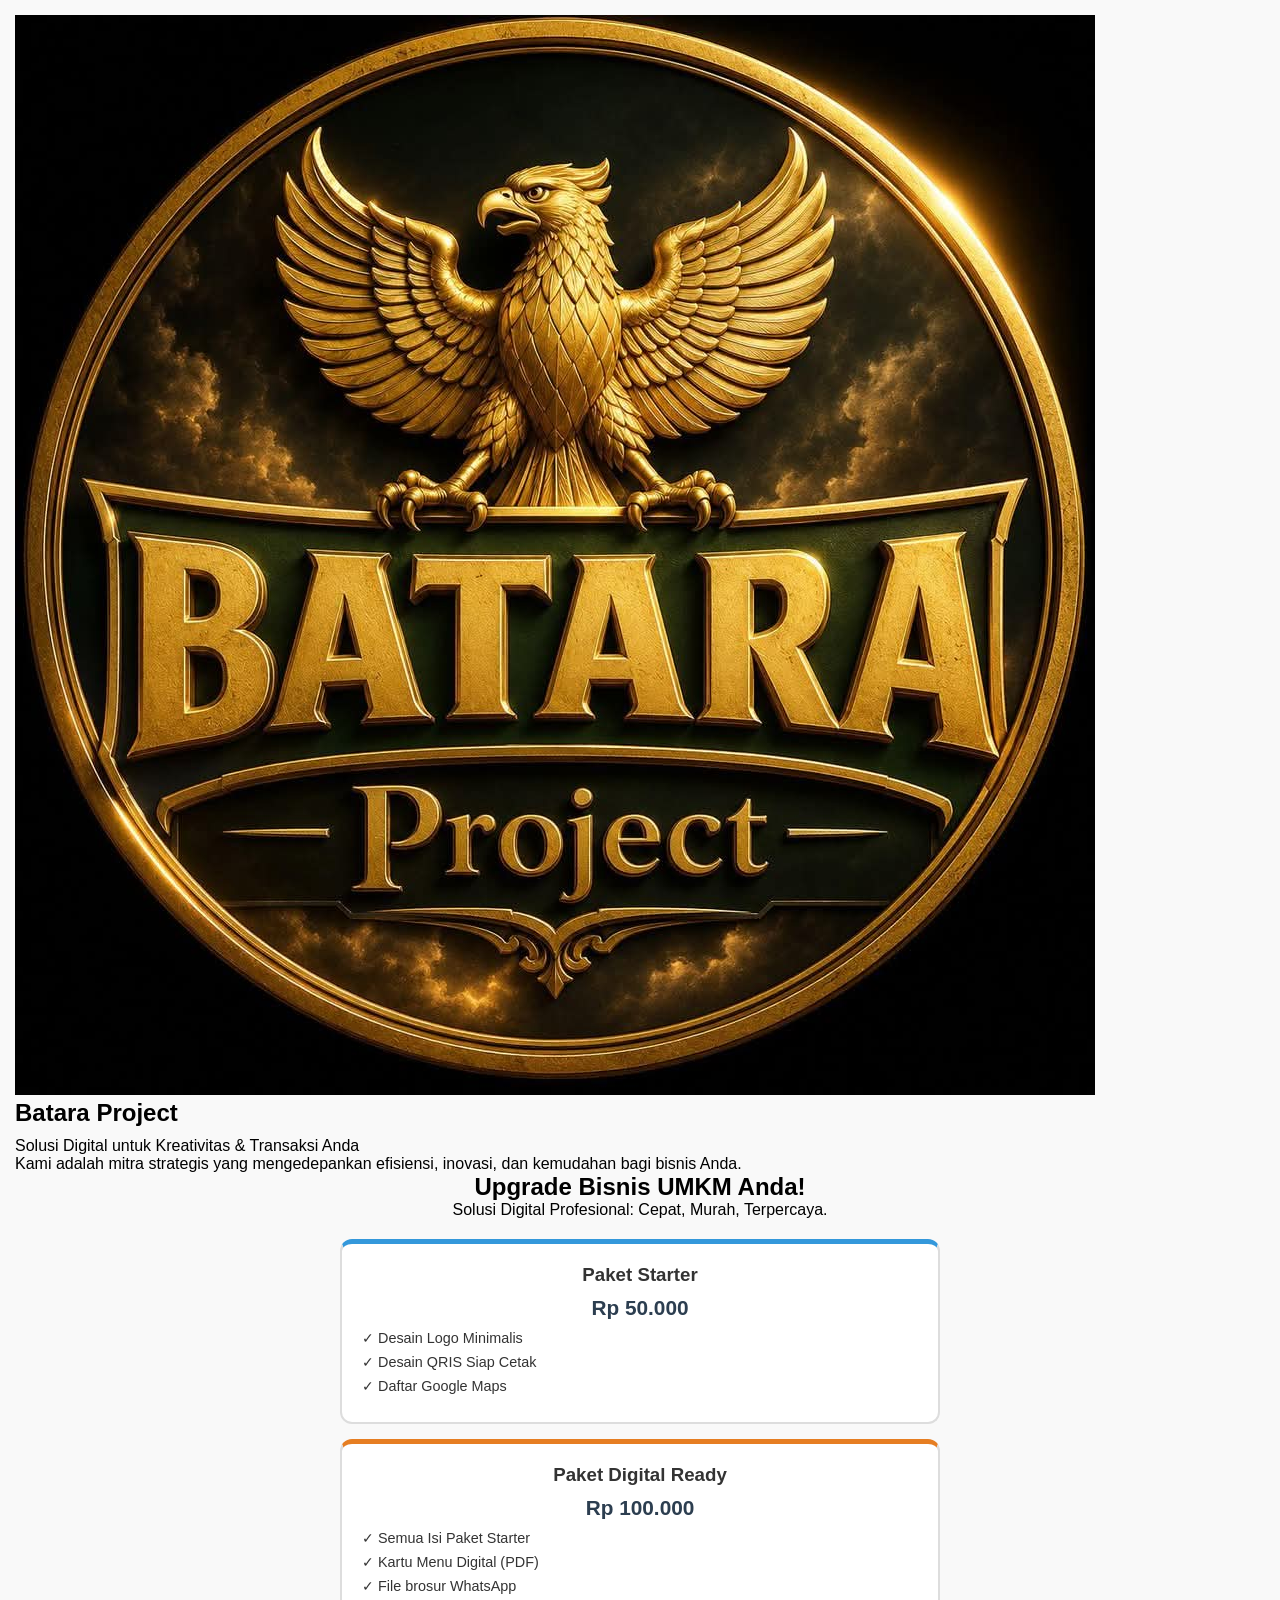
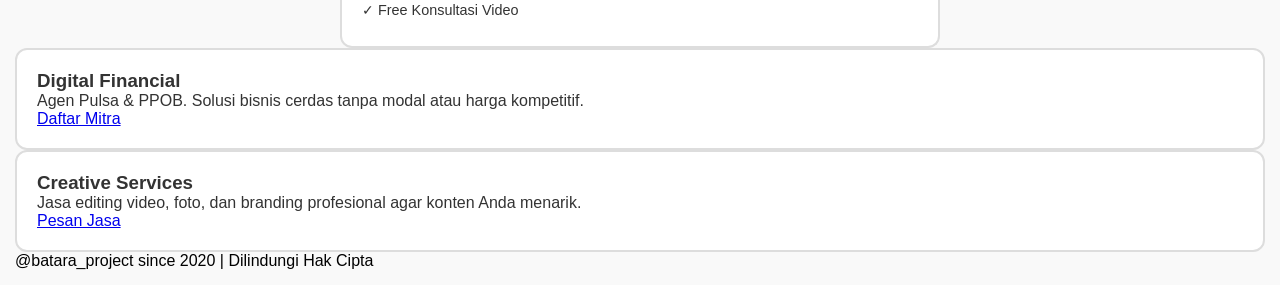
==== commit c4246c16: "Refactor index.html for cleaner structure and content" ====
--- a/index.html
+++ b/index.html
@@ -4,137 +4,64 @@
     <meta charset="UTF-8">
     <meta name="viewport" content="width=device-width, initial-scale=1.0">
     <title>Batara Project | Solusi Digital Terpadu</title>
-    <!-- Font Poppins untuk kesan modern -->
     <link href="https://fonts.googleapis.com/css2?family=Poppins:wght@300;400;600&display=swap" rel="stylesheet">
-    <style>
-        :root {
-            --primary: #1a2a6c;
-            --secondary: #b21f1f;
-            --accent: #fdbb2d;
-            --text: #333;
-        }
-        body { font-family: 'Poppins', sans-serif; margin: 0; background: #f0f2f5; color: var(--text); }
-        
-        header { 
-            background: linear-gradient(135deg, var(--primary), var(--secondary)); 
-            color: white; padding: 4rem 1rem; text-align: center; 
-        }
-        header img { 
-            width: 140px; height: 140px; border-radius: 50%; 
-            border: 5px solid rgba(255,255,255,0.2); margin-bottom: 1rem;
-            box-shadow: 0 10px 20px rgba(0,0,0,0.2); 
-        }
-        .bio { max-width: 650px; margin: 1rem auto; background: rgba(255,255,255,0.1); padding: 1.5rem; border-radius: 15px; backdrop-filter: blur(5px); }
-
-        .container { max-width: 1000px; margin: -3rem auto 2rem; padding: 0 1rem; display: grid; grid-template-columns: repeat(auto-fit, minmax(300px, 1fr)); gap: 1.5rem; }
-        
-        .card { 
-            background: white; padding: 2rem; border-radius: 20px; 
-            box-shadow: 0 10px 30px rgba(0,0,0,0.08); text-align: center;
-            transition: 0.4s; border-bottom: 5px solid var(--accent);
-        }
-        .card:hover { transform: translateY(-15px); box-shadow: 0 20px 40px rgba(0,0,0,0.15); }
-        
-        .btn { 
-            display: inline-block; margin-top: 1.5rem; padding: 0.8rem 2rem; 
-            background: var(--primary); color: white; text-decoration: none; 
-            border-radius: 50px; font-weight: 600; transition: 0.3s; 
-        }
-        .btn:hover { background: var(--secondary); transform: scale(1.05); }
-
-        .social-section { text-align: center; padding: 3rem 1rem; }
-        .social-links { 
-            display: flex; justify-content: center; gap: 10px; margin-top: 1rem; flex-wrap: wrap; 
-        }
-        .social-btn { 
-            padding: 0.8rem 1.5rem; background: white; 
-            border-radius: 10px; text-decoration: none; color: var(--primary);
-            font-weight: 600; box-shadow: 0 5px 15px rgba(0,0,0,0.05);
-            min-width: 100px;
-        }
-        footer { text-align: center; padding: 2rem; color: #777; font-size: 0.85rem; }
-    </style>
+    <link rel="stylesheet" href="style.css">
 </head>
 <body>
+
     <header>
         <img src="FB_IMG_1782488065252.jpg" alt="Logo Batara Project">
         <h1>Batara Project</h1>
         <p>Solusi Digital untuk Kreativitas & Transaksi Anda</p>
-        <div class="bio">Kenapa pilih Batara Project? Kami adalah mitra strategis yang mengedepankan efisiensi, inovasi, dan kemudahan bagi bisnis Anda.</div>
+        <div class="bio">Kami adalah mitra strategis yang mengedepankan efisiensi, inovasi, dan kemudahan bagi bisnis Anda.</div>
     </header>
 
-    <!DOCTYPE html>
-<html lang="id">
-<head>
-    <meta charset="UTF-8">
-    <meta name="viewport" content="width=device-width, initial-scale=1.0">
-    <title>Batara Project</title>
-    <link rel="stylesheet" href="style.css">
-</head>
-<body>
+    <main class="container">
+        <!-- Bagian Upgrade UMKM -->
+        <section class="upgrade-section">
+            <h2>Upgrade Bisnis UMKM Anda!</h2>
+            <p>Solusi Digital Profesional: Cepat, Murah, Terpercaya.</p>
 
-    <section class="upgrade-section">
-        <h1>Upgrade Bisnis UMKM Anda!</h1>
-        <p>Solusi Digital Profesional: Cepat, Murah, Terpercaya.</p>
+            <div class="paket-container">
+                <a href="https://wa.me/6285724159878?text=Halo%20Batara%20Project,%20saya%20ingin%20pesan%20Paket%20Starter" class="card paket-starter">
+                    <h3>Paket Starter</h3>
+                    <p class="harga">Rp 50.000</p>
+                    <ul>
+                        <li>✓ Desain Logo Minimalis</li>
+                        <li>✓ Desain QRIS Siap Cetak</li>
+                        <li>✓ Daftar Google Maps</li>
+                    </ul>
+                </a>
 
-        <div class="paket-container">
-            <!-- Paket Starter -->
-            <a href="https://wa.me/6285724159878?text=Halo%20Batara%20Project,%20saya%20ingin%20pesan%20Paket%20Starter" class="card paket-starter">
-                <h3>Paket Starter</h3>
-                <p class="harga">Rp 50.000</p>
-                <ul>
-                    <li>✓ Desain Logo Minimalis</li>
-                    <li>✓ Desain QRIS Siap Cetak</li>
-                    <li>✓ Daftar Google Maps</li>
-                </ul>
-            </a>
+                <a href="https://wa.me/6285724159878?text=Halo%20Batara%20Project,%20saya%20ingin%20pesan%20Paket%20Digital%20Ready" class="card paket-digital">
+                    <h3>Paket Digital Ready</h3>
+                    <p class="harga">Rp 100.000</p>
+                    <ul>
+                        <li>✓ Semua Isi Paket Starter</li>
+                        <li>✓ Kartu Menu Digital (PDF)</li>
+                        <li>✓ File brosur WhatsApp</li>
+                        <li>✓ Free Konsultasi Video</li>
+                    </ul>
+                </a>
+            </div>
+        </section>
 
-            <!-- Paket Digital Ready -->
-            <a href="https://wa.me/6285724159878?text=Halo%20Batara%20Project,%20saya%20ingin%20pesan%20Paket%20Digital%20Ready" class="card paket-digital">
-                <h3>Paket Digital Ready</h3>
-                <p class="harga">Rp 100.000</p>
-                <ul>
-                    <li>✓ Semua Isi Paket Starter</li>
-                    <li>✓ Kartu Menu Digital (PDF)</li>
-                    <li>✓ File brosur WhatsApp</li>
-                    <li>✓ Free Konsultasi Video</li>
-                </ul>
-            </a>
-        </div>
-    </section>
-
-</body>
-</html>
-    
-                
+        <!-- Layanan Lainnya -->
         <div class="card">
             <h3>Digital Financial</h3>
-            <p>Agen Pulsa & PPOB. Solusi bisnis cerdas dengan pilihan tanpa modal atau cash harga kompetitif.</p>
+            <p>Agen Pulsa & PPOB. Solusi bisnis cerdas tanpa modal atau harga kompetitif.</p>
             <a href="https://wa.me/6285724159878?text=Hai%2C%20saya%20berminat%20registrasi%20aplikasi%20jualan%20Pulsa%20dan%20PPOB" class="btn">Daftar Mitra</a>
         </div>
         <div class="card">
             <h3>Creative Services</h3>
-            <p>Jasa editing video, foto, dan branding profesional untuk kebutuhan konten agar tampil lebih menarik.</p>
-            <a href="https://wa.me/6285724159878?text=Hai%2C%20saya%20berminat%20dengan%20Jasa%20Creative%20Services%20Batara%20Project" class="btn">Pesan Jasa</a>
-        </div>
-        <div class="card">
-            <h3>Marketing & Guidance</h3>
-            <p>Layanan advertise strategis & bimbingan pembayaran digital yang simpel, mudah, dan terarah.</p>
-            <a href="https://wa.me/6285724159878?text=Hai%2C%20saya%20berminat%20dengan%20layanan%20Marketing%20dan%20Bimbingan%20Pembayaran%20Digital%20Batara%20Project" class="btn">Konsultasi Iklan</a>
+            <p>Jasa editing video, foto, dan branding profesional agar konten Anda menarik.</p>
+            <a href="https://wa.me/6285724159878?text=Hai%2C%20saya%20berminat%20dengan%20Jasa%20Creative%20Services" class="btn">Pesan Jasa</a>
         </div>
     </main>
-
-    <section class="social-section">
-        <h3>Temukan Kami</h3>
-        <div class="social-links">
-            <a href="#" class="social-btn">Facebook</a>
-            <a href="#" class="social-btn">Instagram</a>
-            <a href="#" class="social-btn">TikTok</a>
-        </div>
-    </section>
 
     <footer>
         <p>@batara_project since 2020 | Dilindungi Hak Cipta</p>
     </footer>
+
 </body>
 </html>
--- a/style.css
+++ b/style.css
@@ -1,57 +1,47 @@
-/* BATARA PROJECT */
-.card{
-    display:block;
-    text-decoration:none;
-    color:inherit;
-}
-.card{
-    display:block;
-    text-decoration:none;
-    color:inherit;
+    * {
+    margin: 0;
+    padding: 0;
+    box-sizing: border-box;
 }
 
-.produk-header{
-    display:flex;
-    align-items:center;
-    gap:15px;
-    margin-bottom:15px;
+body {
+    font-family: Arial, sans-serif;
+    padding: 15px;
+    background-color: #f9f9f9;
+    overflow-x: hidden; /* Mencegah layar geser ke samping */
 }
 
-.produk-logo{
-    width:70px !important;
-    height:70px !important;
-    max-width:70px !important;
-    max-height:70px !important;
-    object-fit:contain;
-    flex-shrink:0;
+.upgrade-section {
+    text-align: center;
+    max-width: 600px;
+    margin: 0 auto;
 }
 
-.produk-header img{
-    width:70px !important;
-    height:70px !important;
-    max-width:70px !important;
-    max-height:70px !important;
+h1 { font-size: 1.5rem; margin-bottom: 10px; }
+
+.paket-container {
+    display: flex;
+    flex-direction: column;
+    gap: 15px;
+    margin-top: 20px;
 }
 
-.produk-header h3{
-    margin:0;
+.card {
+    background: white;
+    text-decoration: none;
+    color: #333;
+    padding: 20px;
+    border-radius: 12px;
+    border: 2px solid #ddd;
+    display: block;
+    transition: transform 0.2s;
 }
-@media (max-width: 600px) {
-  /* Mengatur lebar container agar tidak melampaui layar */
-  .container, .card {
-    width: 90% !important;
-    margin: 0 auto !important;
-    padding: 10px !important;
-  }
 
-  /* Mengecilkan ukuran tulisan pada HP */
-  h2, h3 {
-    font-size: 1.2rem !important;
-  }
+.paket-starter { border-top: 5px solid #3498db; }
+.paket-digital { border-top: 5px solid #e67e22; }
 
-  /* Mengatur agar kotak paket lebih ramping */
-  .paket {
-    width: 100% !important;
-    font-size: 0.9rem !important;
-  }
-}
+.harga { font-weight: bold; font-size: 1.3rem; margin: 10px 0; color: #2c3e50; }
+
+ul { text-align: left; list-style: none; padding: 0; font-size: 0.9rem; }
+li { margin-bottom: 8px; }
+    
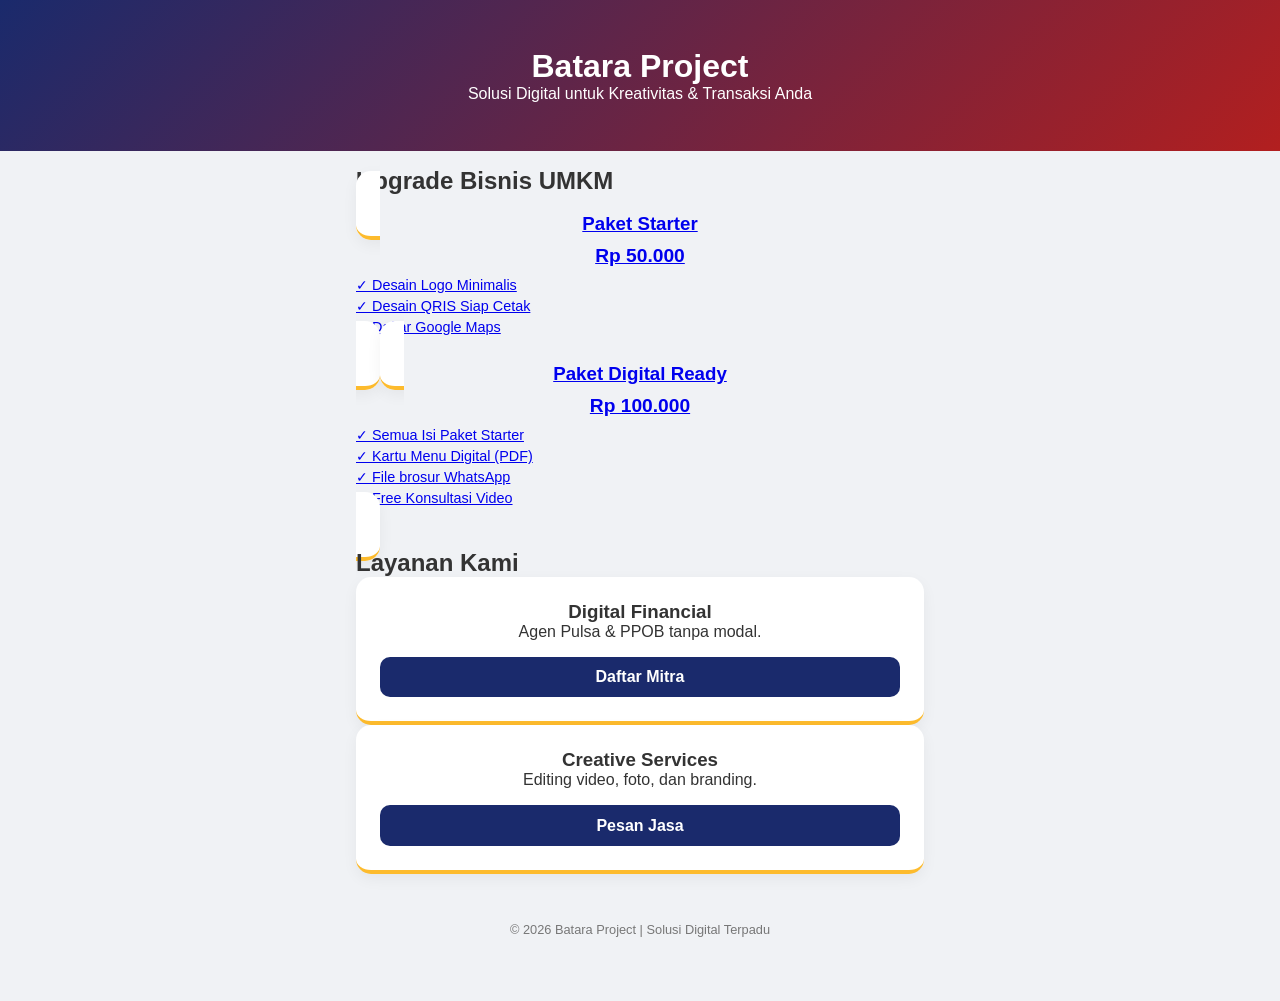
==== commit 0d070e4f: "Update index.html" ====
--- a/index.html
+++ b/index.html
@@ -3,65 +3,62 @@
 <head>
     <meta charset="UTF-8">
     <meta name="viewport" content="width=device-width, initial-scale=1.0">
-    <title>Batara Project | Solusi Digital Terpadu</title>
-    <link href="https://fonts.googleapis.com/css2?family=Poppins:wght@300;400;600&display=swap" rel="stylesheet">
+    <title>Batara Project | Solusi Digital</title>
     <link rel="stylesheet" href="style.css">
 </head>
 <body>
 
     <header>
-        <img src="FB_IMG_1782488065252.jpg" alt="Logo Batara Project">
         <h1>Batara Project</h1>
         <p>Solusi Digital untuk Kreativitas & Transaksi Anda</p>
-        <div class="bio">Kami adalah mitra strategis yang mengedepankan efisiensi, inovasi, dan kemudahan bagi bisnis Anda.</div>
     </header>
 
     <main class="container">
-        <!-- Bagian Upgrade UMKM -->
-        <section class="upgrade-section">
-            <h2>Upgrade Bisnis UMKM Anda!</h2>
-            <p>Solusi Digital Profesional: Cepat, Murah, Terpercaya.</p>
+        <!-- Paket UMKM -->
+        <section class="card-group">
+            <h2>Upgrade Bisnis UMKM</h2>
+            <a href="https://wa.me/6285724159878?text=Saya%20ingin%20pesan%20Paket%20Starter" class="card">
+                <h3>Paket Starter</h3>
+                <p class="harga">Rp 50.000</p>
+                <ul>
+                    <li>✓ Desain Logo Minimalis</li>
+                    <li>✓ Desain QRIS Siap Cetak</li>
+                    <li>✓ Daftar Google Maps</li>
+                </ul>
+            </a>
+            <a href="https://wa.me/6285724159878?text=Saya%20ingin%20pesan%20Paket%20Digital%20Ready" class="card">
+                <h3>Paket Digital Ready</h3>
+                <p class="harga">Rp 100.000</p>
+                <ul>
+                    <li>✓ Semua Isi Paket Starter</li>
+                    <li>✓ Kartu Menu Digital (PDF)</li>
+                    <li>✓ File brosur WhatsApp</li>
+                    <li>✓ Free Konsultasi Video</li>
+                </ul>
+            </a>
+        </section>
 
-            <div class="paket-container">
-                <a href="https://wa.me/6285724159878?text=Halo%20Batara%20Project,%20saya%20ingin%20pesan%20Paket%20Starter" class="card paket-starter">
-                    <h3>Paket Starter</h3>
-                    <p class="harga">Rp 50.000</p>
-                    <ul>
-                        <li>✓ Desain Logo Minimalis</li>
-                        <li>✓ Desain QRIS Siap Cetak</li>
-                        <li>✓ Daftar Google Maps</li>
-                    </ul>
-                </a>
-
-                <a href="https://wa.me/6285724159878?text=Halo%20Batara%20Project,%20saya%20ingin%20pesan%20Paket%20Digital%20Ready" class="card paket-digital">
-                    <h3>Paket Digital Ready</h3>
-                    <p class="harga">Rp 100.000</p>
-                    <ul>
-                        <li>✓ Semua Isi Paket Starter</li>
-                        <li>✓ Kartu Menu Digital (PDF)</li>
-                        <li>✓ File brosur WhatsApp</li>
-                        <li>✓ Free Konsultasi Video</li>
-                    </ul>
-                </a>
+        <!-- Layanan Utama -->
+        <section class="card-group">
+            <h2>Layanan Kami</h2>
+            <div class="card">
+                <h3>Digital Financial</h3>
+                <p>Agen Pulsa & PPOB tanpa modal.</p>
+                <a href="https://wa.me/6285724159878?text=Saya%20berminat%20Jualan%20Pulsa" class="btn">Daftar Mitra</a>
+            </div>
+            <div class="card">
+                <h3>Creative Services</h3>
+                <p>Editing video, foto, dan branding.</p>
+                <a href="https://wa.me/6285724159878?text=Saya%20berminat%20Jasa%20Creative" class="btn">Pesan Jasa</a>
             </div>
         </section>
-
-        <!-- Layanan Lainnya -->
-        <div class="card">
-            <h3>Digital Financial</h3>
-            <p>Agen Pulsa & PPOB. Solusi bisnis cerdas tanpa modal atau harga kompetitif.</p>
-            <a href="https://wa.me/6285724159878?text=Hai%2C%20saya%20berminat%20registrasi%20aplikasi%20jualan%20Pulsa%20dan%20PPOB" class="btn">Daftar Mitra</a>
-        </div>
-        <div class="card">
-            <h3>Creative Services</h3>
-            <p>Jasa editing video, foto, dan branding profesional agar konten Anda menarik.</p>
-            <a href="https://wa.me/6285724159878?text=Hai%2C%20saya%20berminat%20dengan%20Jasa%20Creative%20Services" class="btn">Pesan Jasa</a>
-        </div>
     </main>
 
     <footer>
-        <p>@batara_project since 2020 | Dilindungi Hak Cipta</p>
+        <p>&copy; 2026 Batara Project | Solusi Digital Terpadu</p>
     </footer>
 
+    <script src="script.js"></script>
 </body>
-</html>
+                    </html>
+                                
--- a/style.css
+++ b/style.css
@@ -1,47 +1,18 @@
-    * {
-    margin: 0;
-    padding: 0;
-    box-sizing: border-box;
-}
+* { margin: 0; padding: 0; box-sizing: border-box; }
+body { font-family: 'Poppins', sans-serif; background: #f0f2f5; color: #333; padding-bottom: 2rem; }
 
-body {
-    font-family: Arial, sans-serif;
-    padding: 15px;
-    background-color: #f9f9f9;
-    overflow-x: hidden; /* Mencegah layar geser ke samping */
-}
+header { background: linear-gradient(135deg, #1a2a6c, #b21f1f); color: white; padding: 3rem 1rem; text-align: center; }
+header img { width: 120px; height: 120px; border-radius: 50%; border: 4px solid rgba(255,255,255,0.2); margin-bottom: 1rem; }
 
-.upgrade-section {
-    text-align: center;
-    max-width: 600px;
-    margin: 0 auto;
-}
+.container { padding: 1rem; display: flex; flex-direction: column; gap: 15px; max-width: 600px; margin: 0 auto; }
 
-h1 { font-size: 1.5rem; margin-bottom: 10px; }
+.card { background: white; padding: 1.5rem; border-radius: 15px; box-shadow: 0 5px 15px rgba(0,0,0,0.05); text-align: center; border-bottom: 4px solid #fdbb2d; }
+.paket-starter { border-top: 4px solid #3498db; }
+.paket-digital { border-top: 4px solid #e67e22; }
 
-.paket-container {
-    display: flex;
-    flex-direction: column;
-    gap: 15px;
-    margin-top: 20px;
-}
+.harga { font-weight: bold; font-size: 1.2rem; margin: 10px 0; }
+ul { text-align: left; list-style: none; padding: 0; font-size: 0.9rem; margin-bottom: 10px; }
+li { margin-bottom: 5px; }
 
-.card {
-    background: white;
-    text-decoration: none;
-    color: #333;
-    padding: 20px;
-    border-radius: 12px;
-    border: 2px solid #ddd;
-    display: block;
-    transition: transform 0.2s;
-}
-
-.paket-starter { border-top: 5px solid #3498db; }
-.paket-digital { border-top: 5px solid #e67e22; }
-
-.harga { font-weight: bold; font-size: 1.3rem; margin: 10px 0; color: #2c3e50; }
-
-ul { text-align: left; list-style: none; padding: 0; font-size: 0.9rem; }
-li { margin-bottom: 8px; }
-    
+.btn { display: block; margin-top: 1rem; padding: 0.7rem; background: #1a2a6c; color: white; text-decoration: none; border-radius: 10px; font-weight: 600; }
+footer { text-align: center; padding: 2rem; color: #777; font-size: 0.8rem; }
